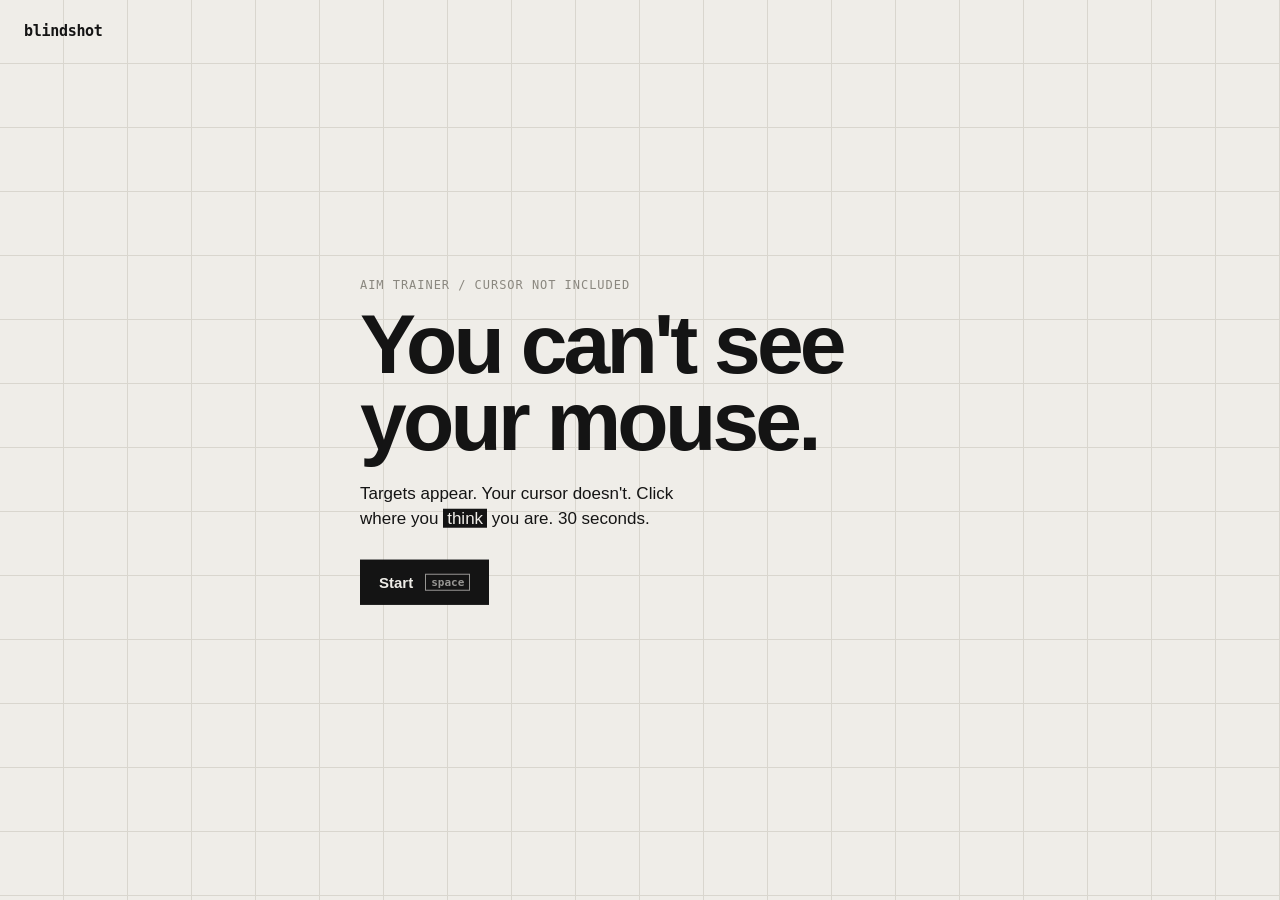
==== index.html @ 4ea005f8 "first" ====
<!doctype html>
<html lang="en">
<head>
  <meta charset="utf-8">
  <meta name="viewport" content="width=device-width, initial-scale=1">
  <title>blindshot — aim without a cursor</title>
  <meta name="description" content="30 seconds. No cursor. Click the target. How good is your aim, really?">
  <meta property="og:title" content="blindshot">
  <meta property="og:description" content="30 seconds. No cursor. How good is your aim, really?">
  <meta name="theme-color" content="#efede8">
  <link rel="icon" href="favicon.svg" type="image/svg+xml">
  <link rel="stylesheet" href="style.css">
</head>
<body>
  <main id="stage" aria-live="polite">
    <header class="hud">
      <span class="brand">blindshot</span>
      <span class="hud-time" id="time">30.00</span>
      <span class="hud-score"><span id="score">0</span> <small>hits</small></span>
    </header>

    <section class="screen" id="intro">
      <p class="kicker">aim trainer / cursor not included</p>
      <h1>You can't see<br>your mouse.</h1>
      <p class="lede">Targets appear. Your cursor doesn't. Click where you <em>think</em> you are. 30 seconds.</p>
      <button class="btn" id="start">Start <kbd>space</kbd></button>
      <p class="best" id="best-intro"></p>
      <p class="touch-note">Works best with a mouse. On touch it's a bit too easy.</p>
    </section>

    <section class="screen" id="results" hidden>
      <p class="kicker" id="rank">—</p>
      <div class="big"><span id="final">0</span><small>hits</small></div>
      <dl class="stats">
        <div><dt>accuracy</dt><dd id="acc">0%</dd></div>
        <div><dt>misses</dt><dd id="misses">0</dd></div>
        <div><dt>avg miss</dt><dd id="avgmiss">—</dd></div>
        <div><dt>best</dt><dd id="best">0</dd></div>
      </dl>
      <div class="row">
        <button class="btn" id="again">Again <kbd>space</kbd></button>
        <button class="btn ghost" id="share">Share score</button>
      </div>
      <p class="toast" id="toast" hidden>copied to clipboard</p>
    </section>

    <div class="count" id="count" hidden>3</div>
    <div class="target" id="target" hidden></div>
    <div id="fx"></div>
  </main>

  <script src="main.js"></script>
</body>
</html>
---- style.css ----
:root {
  --bg: #efede8;
  --ink: #141414;
  --muted: #8a877f;
  --line: #d9d6ce;
  --hot: #ff4d1c;
  --r: 26px; /* target radius, keep in sync with main.js */
  --mono: ui-monospace, "SF Mono", "JetBrains Mono", Menlo, Consolas, monospace;
  --sans: -apple-system, BlinkMacSystemFont, "Helvetica Neue", "Segoe UI", Arial, sans-serif;
}

* { box-sizing: border-box; }

html, body {
  margin: 0;
  height: 100%;
  background: var(--bg);
  color: var(--ink);
  font-family: var(--sans);
  -webkit-font-smoothing: antialiased;
  overflow: hidden;
}

#stage {
  position: fixed;
  inset: 0;
  user-select: none;
  -webkit-user-select: none;
  touch-action: manipulation;
  background-image:
    linear-gradient(var(--line) 1px, transparent 1px),
    linear-gradient(90deg, var(--line) 1px, transparent 1px);
  background-size: 64px 64px;
  background-position: -1px -1px;
}

body.playing, body.playing * { cursor: none !important; }

/* HUD */
.hud {
  position: absolute;
  top: 0; left: 0; right: 0;
  display: grid;
  grid-template-columns: 1fr auto 1fr;
  align-items: center;
  padding: 18px 24px;
  font-family: var(--mono);
  font-size: 13px;
  pointer-events: none;
  z-index: 5;
}
.brand { font-weight: 700; letter-spacing: -0.02em; font-size: 15px; }
.hud-time {
  font-size: 22px;
  font-variant-numeric: tabular-nums;
  font-weight: 600;
}
.hud-time.low { color: var(--hot); }
.hud-score { justify-self: end; font-variant-numeric: tabular-nums; font-size: 15px; font-weight: 600; }
.hud-score small { color: var(--muted); font-weight: 400; }
body:not(.playing) .hud-time,
body:not(.playing) .hud-score { opacity: 0; }

/* Screens */
.screen {
  position: absolute;
  left: 50%; top: 50%;
  transform: translate(-50%, -50%);
  width: min(560px, calc(100% - 40px));
  z-index: 4;
}
.screen[hidden] { display: none; }

.kicker {
  font-family: var(--mono);
  font-size: 12px;
  text-transform: uppercase;
  letter-spacing: 0.08em;
  color: var(--muted);
  margin: 0 0 14px;
}

h1 {
  font-size: clamp(44px, 8vw, 84px);
  line-height: 0.92;
  letter-spacing: -0.045em;
  font-weight: 800;
  margin: 0 0 20px;
}

.lede {
  font-size: 17px;
  line-height: 1.5;
  max-width: 34ch;
  margin: 0 0 28px;
}
.lede em { font-style: normal; background: var(--ink); color: var(--bg); padding: 0 4px; }

.btn {
  font: 600 15px var(--sans);
  background: var(--ink);
  color: var(--bg);
  border: 1.5px solid var(--ink);
  padding: 13px 18px;
  border-radius: 0;
  cursor: pointer;
  display: inline-flex;
  align-items: center;
  gap: 12px;
  transition: transform 0.08s, background 0.15s;
}
.btn:hover { background: var(--hot); border-color: var(--hot); }
.btn:active { transform: translateY(1px); }
.btn.ghost { background: transparent; color: var(--ink); }
.btn.ghost:hover { background: var(--ink); color: var(--bg); border-color: var(--ink); }
kbd {
  font-family: var(--mono);
  font-size: 11px;
  opacity: 0.6;
  border: 1px solid currentColor;
  padding: 1px 5px;
}

.best, .touch-note, .toast {
  font-family: var(--mono);
  font-size: 12px;
  color: var(--muted);
  margin: 18px 0 0;
}
.touch-note { display: none; }
@media (hover: none) { .touch-note { display: block; } kbd { display: none; } }

/* Results */
.big {
  font-size: clamp(96px, 20vw, 180px);
  font-weight: 800;
  letter-spacing: -0.06em;
  line-height: 0.85;
  font-variant-numeric: tabular-nums;
  margin-bottom: 28px;
}
.big small {
  font-size: 16px;
  letter-spacing: 0;
  font-weight: 500;
  color: var(--muted);
  font-family: var(--mono);
  margin-left: 10px;
}
.stats {
  display: grid;
  grid-template-columns: repeat(4, 1fr);
  border-top: 1.5px solid var(--ink);
  margin: 0 0 28px;
}
.stats div { padding: 12px 0; }
.stats dt { font-family: var(--mono); font-size: 11px; color: var(--muted); text-transform: uppercase; letter-spacing: 0.06em; }
.stats dd { margin: 4px 0 0; font-size: 22px; font-weight: 700; font-variant-numeric: tabular-nums; }
.row { display: flex; gap: 10px; flex-wrap: wrap; }
#rank { color: var(--hot); }

/* Countdown */
.count {
  position: absolute;
  inset: 0;
  display: grid;
  place-items: center;
  font-size: 160px;
  font-weight: 800;
  letter-spacing: -0.06em;
  z-index: 4;
  pointer-events: none;
}
.count[hidden] { display: none; }

/* Target */
.target {
  position: absolute;
  width: calc(var(--r) * 2);
  height: calc(var(--r) * 2);
  margin: calc(var(--r) * -1) 0 0 calc(var(--r) * -1);
  border-radius: 50%;
  background:
    radial-gradient(circle, var(--bg) 0 3px, var(--hot) 3.5px 9px, var(--bg) 9.5px 15px, var(--hot) 15.5px);
  z-index: 3;
  pointer-events: none;
  animation: pop 0.14s ease-out;
}
.target[hidden] { display: none; }
@keyframes pop { from { transform: scale(0.4); opacity: 0; } }

/* Effects */
#fx { position: absolute; inset: 0; pointer-events: none; z-index: 2; }

.miss {
  position: absolute;
  width: 18px; height: 18px;
  margin: -9px 0 0 -9px;
  animation: fade 0.9s ease-in forwards;
}
.miss::before, .miss::after {
  content: "";
  position: absolute;
  left: 50%; top: 0;
  width: 2px; height: 100%;
  margin-left: -1px;
  background: var(--ink);
  transform: rotate(45deg);
}
.miss::after { transform: rotate(-45deg); }
.miss span {
  position: absolute;
  left: 16px; top: -14px;
  font: 600 11px var(--mono);
  white-space: nowrap;
  color: var(--ink);
}

.ghost-target {
  position: absolute;
  width: calc(var(--r) * 2);
  height: calc(var(--r) * 2);
  margin: calc(var(--r) * -1) 0 0 calc(var(--r) * -1);
  border-radius: 50%;
  border: 1.5px dashed var(--muted);
  animation: fade 0.9s ease-in forwards;
}

.tether {
  position: absolute;
  height: 1px;
  background: var(--muted);
  transform-origin: 0 50%;
  animation: fade 0.9s ease-in forwards;
}

.hit {
  position: absolute;
  width: calc(var(--r) * 2);
  height: calc(var(--r) * 2);
  margin: calc(var(--r) * -1) 0 0 calc(var(--r) * -1);
  border-radius: 50%;
  border: 2px solid var(--hot);
  animation: burst 0.4s ease-out forwards;
}
.plus {
  position: absolute;
  font: 700 14px var(--mono);
  color: var(--hot);
  transform: translate(-50%, -50%);
  animation: rise 0.6s ease-out forwards;
}

.ping {
  position: absolute;
  width: 0; height: 0;
  color: var(--ink);
}
.ping.is-hit { color: var(--hot); }
.ping b {
  position: absolute;
  left: -20px; top: -20px;
  width: 40px; height: 40px;
  border-radius: 50%;
  border: 2px solid currentColor;
  animation: ping-ring 0.4s cubic-bezier(0.2, 0.7, 0.3, 1) forwards;
}
.ping i {
  position: absolute;
  left: 0; top: 0;
  transform: rotate(var(--a));
}
.ping i::before {
  content: "";
  position: absolute;
  left: -4px; top: -4px;
  width: 8px; height: 8px;
  border-right: 2.5px solid currentColor;
  border-bottom: 2.5px solid currentColor;
  animation: ping-arrow 0.4s cubic-bezier(0.2, 0.7, 0.3, 1) forwards;
}
@keyframes ping-ring {
  from { transform: scale(1.3); opacity: 1; }
  to { transform: scale(0.15); opacity: 0; }
}
@keyframes ping-arrow {
  from { transform: translateY(-26px) rotate(45deg); opacity: 1; }
  80% { opacity: 1; }
  to { transform: translateY(-5px) rotate(45deg); opacity: 0; }
}

.click-cursor {
  position: absolute;
  margin: -1px 0 0 -1px; /* put the arrow tip on the click point */
  z-index: 1;
  animation: cursor-fade 1s ease-in forwards;
}
.click-cursor svg { display: block; filter: drop-shadow(0 1px 1px rgba(0, 0, 0, 0.25)); }
@keyframes cursor-fade { 0%, 70% { opacity: 1; } 100% { opacity: 0; } }

@keyframes fade { 0%, 40% { opacity: 1; } 100% { opacity: 0; } }
@keyframes burst { to { transform: scale(2.2); opacity: 0; } }
@keyframes rise { to { transform: translate(-50%, -190%); opacity: 0; } }

body.flash #stage { animation: shake 0.18s; }
@keyframes shake {
  25% { transform: translateX(-3px); }
  75% { transform: translateX(3px); }
}

@media (prefers-reduced-motion: reduce) {
  body.flash #stage { animation: none; }
}
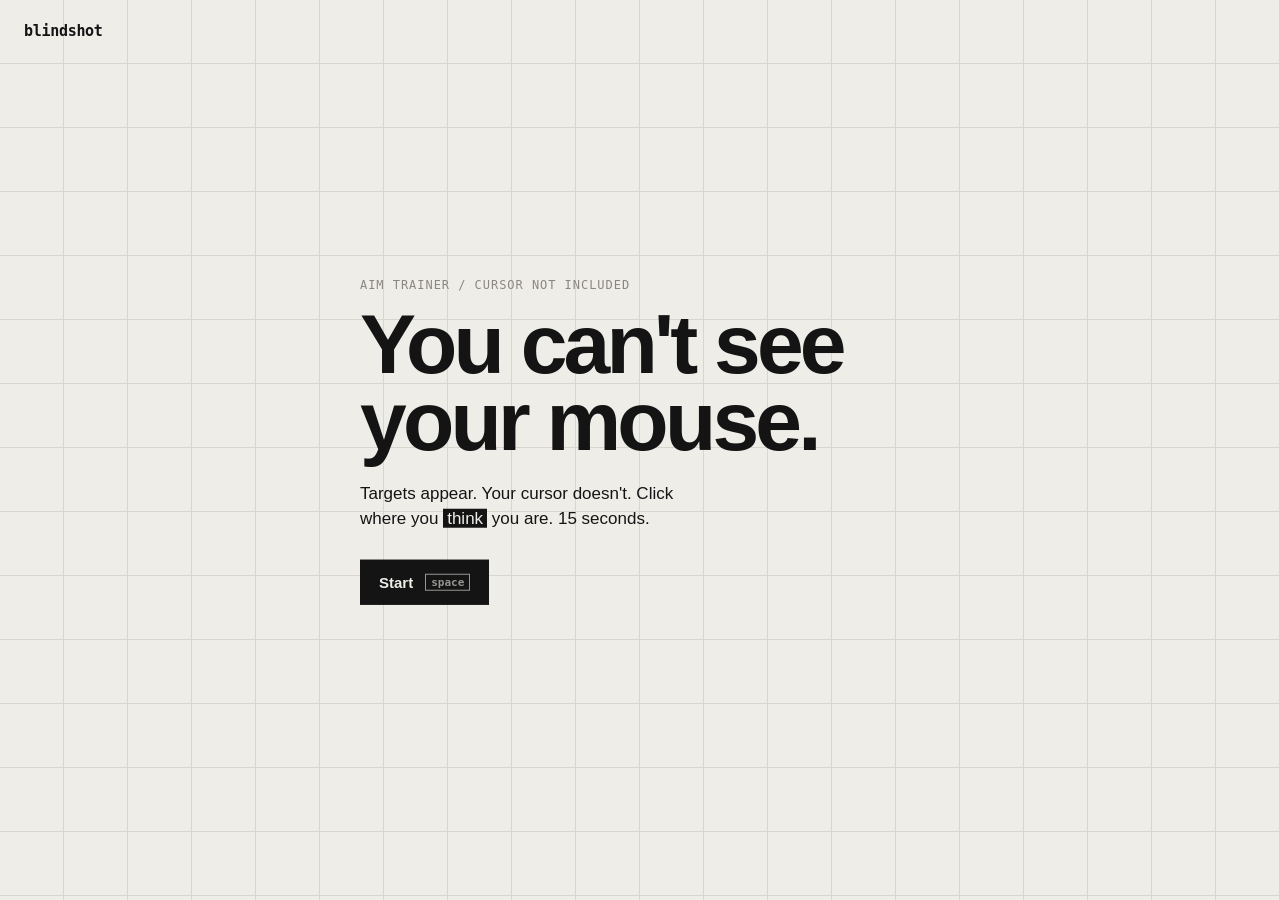
==== commit 12704351: "15 second rounds" ====
--- a/index.html
+++ b/index.html
@@ -4,25 +4,32 @@
   <meta charset="utf-8">
   <meta name="viewport" content="width=device-width, initial-scale=1">
   <title>blindshot — aim without a cursor</title>
-  <meta name="description" content="30 seconds. No cursor. Click the target. How good is your aim, really?">
+  <meta name="description" content="15 seconds. No cursor. Click the target. How good is your aim, really?">
   <meta property="og:title" content="blindshot">
-  <meta property="og:description" content="30 seconds. No cursor. How good is your aim, really?">
+  <meta property="og:description" content="15 seconds. No cursor. How good is your aim, really?">
   <meta name="theme-color" content="#efede8">
   <link rel="icon" href="favicon.svg" type="image/svg+xml">
   <link rel="stylesheet" href="style.css">
+  <script async src="https://www.googletagmanager.com/gtag/js?id=G-FHYWJGQB1L"></script>
+  <script>
+    window.dataLayer = window.dataLayer || [];
+    function gtag(){dataLayer.push(arguments);}
+    gtag('js', new Date());
+    gtag('config', 'G-FHYWJGQB1L');
+  </script>
 </head>
 <body>
   <main id="stage" aria-live="polite">
     <header class="hud">
       <span class="brand">blindshot</span>
-      <span class="hud-time" id="time">30.00</span>
+      <span class="hud-time" id="time">15.00</span>
       <span class="hud-score"><span id="score">0</span> <small>hits</small></span>
     </header>
 
     <section class="screen" id="intro">
       <p class="kicker">aim trainer / cursor not included</p>
       <h1>You can't see<br>your mouse.</h1>
-      <p class="lede">Targets appear. Your cursor doesn't. Click where you <em>think</em> you are. 30 seconds.</p>
+      <p class="lede">Targets appear. Your cursor doesn't. Click where you <em>think</em> you are. 15 seconds.</p>
       <button class="btn" id="start">Start <kbd>space</kbd></button>
       <p class="best" id="best-intro"></p>
       <p class="touch-note">Works best with a mouse. On touch it's a bit too easy.</p>
@@ -33,8 +40,8 @@
       <div class="big"><span id="final">0</span><small>hits</small></div>
       <dl class="stats">
         <div><dt>accuracy</dt><dd id="acc">0%</dd></div>
-        <div><dt>misses</dt><dd id="misses">0</dd></div>
-        <div><dt>avg miss</dt><dd id="avgmiss">—</dd></div>
+        <div><dt>total off</dt><dd id="totaldist">—</dd></div>
+        <div><dt>avg off</dt><dd id="avgdist">—</dd></div>
         <div><dt>best</dt><dd id="best">0</dd></div>
       </dl>
       <div class="row">
--- a/style.css
+++ b/style.css
@@ -4,7 +4,7 @@
   --muted: #8a877f;
   --line: #d9d6ce;
   --hot: #ff4d1c;
-  --r: 26px; /* target radius, keep in sync with main.js */
+  --r: 34px; /* target radius, keep in sync with main.js */
   --mono: ui-monospace, "SF Mono", "JetBrains Mono", Menlo, Consolas, monospace;
   --sans: -apple-system, BlinkMacSystemFont, "Helvetica Neue", "Segoe UI", Arial, sans-serif;
 }
@@ -181,7 +181,7 @@
   margin: calc(var(--r) * -1) 0 0 calc(var(--r) * -1);
   border-radius: 50%;
   background:
-    radial-gradient(circle, var(--bg) 0 3px, var(--hot) 3.5px 9px, var(--bg) 9.5px 15px, var(--hot) 15.5px);
+    radial-gradient(circle, var(--bg) 0 4px, var(--hot) 4.5px 12px, var(--bg) 12.5px 20px, var(--hot) 20.5px);
   z-index: 3;
   pointer-events: none;
   animation: pop 0.14s ease-out;
